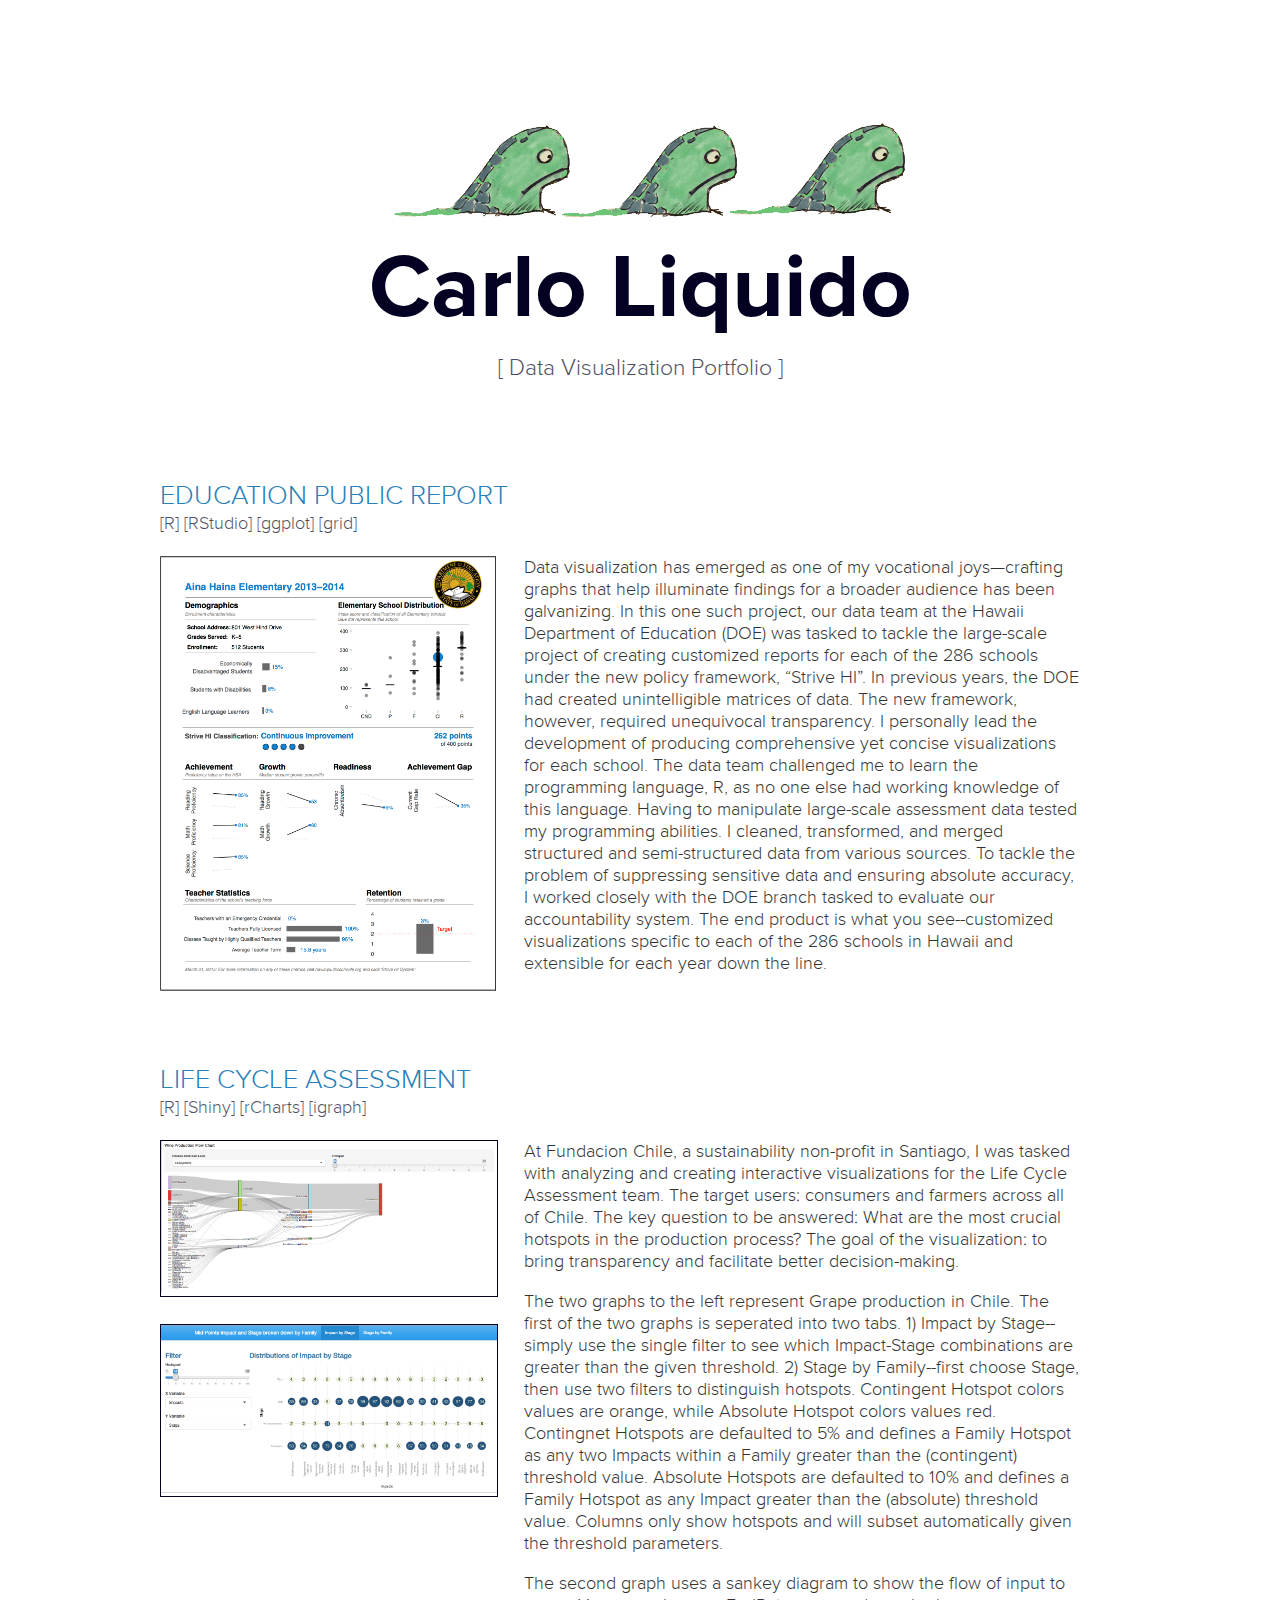
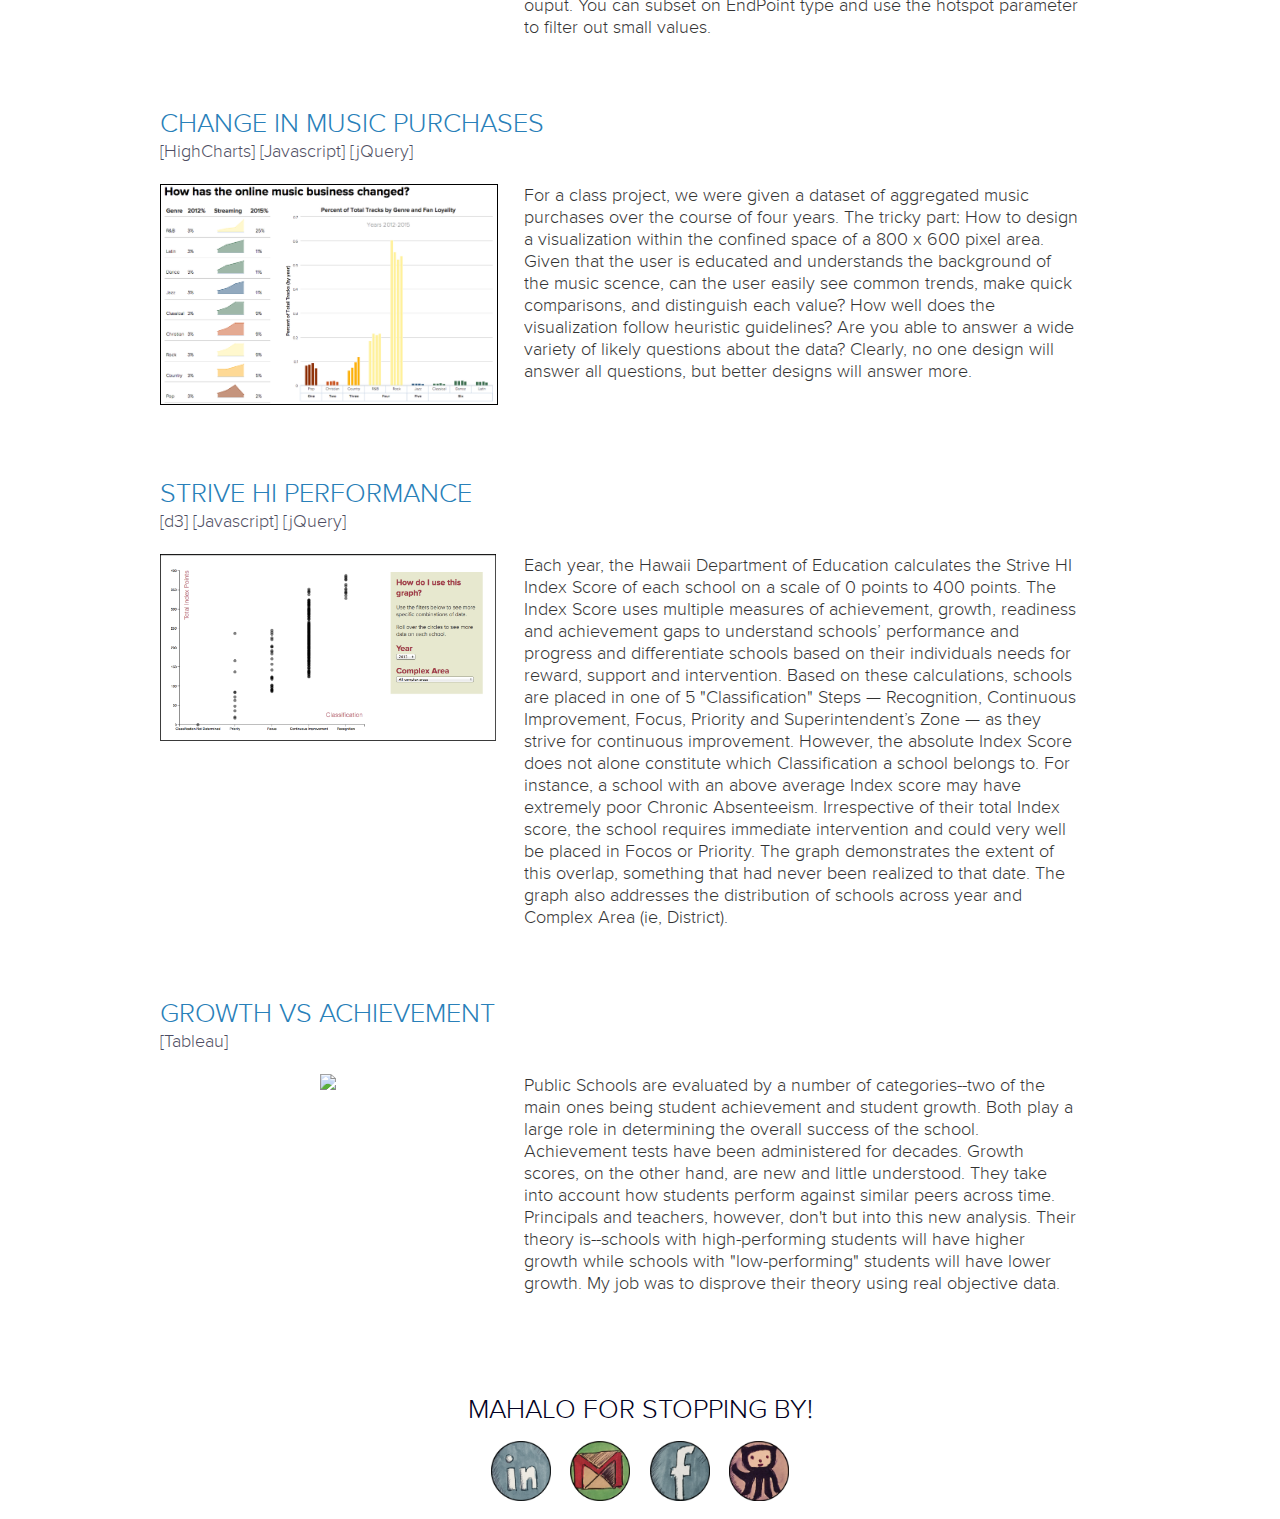
==== index.html @ 275b05ed "first commit" ====
<!DOCTYPE html>

<html>
	<head>
		<meta charset="UTF-8">
		<meta name="viewport" content="width=device-width, initial-scale=1">

		<title> Carlo Liquido </title>
		<!-- Load stylesheets based on viewport  -->
		<link rel="stylesheet" type="text/css" href="main-completed.css"/>
		<link rel="stylesheet" type="text/css" media="(max-width: 450px)" href="small-completed.css"/>
		<link rel="stylesheet" type="text/css" media="(min-width: 450px) and (max-width: 700px)" href="medium-completed.css"/>
		<!-- Load in custom fonts -->
		<link href='https://fonts.googleapis.com/css?family=Lobster' rel='stylesheet' type='text/css'/>
		<link href='https://fonts.googleapis.com/css?family=Arimo' rel='stylesheet' type='text/css'/>
	</head>

	<body>
		<header>
			<img class="monster" src="img/monster_on_monster.png">
			<h1 id="site-title"> Carlo Liquido </h1>
			<h2> [ Data Visualization Portfolio ] </h2>

			<!--<nav id="navigation">
				
				<a class="nav-button" href="#projects"> Portfolio </a>
				<a class="nav-button" href="#about"> About Me </a>
			</nav>-->


			 <!--style="width:60px;height:60px;border:0"-->
		</header>

		<div class="main-container">
			<div>
				<h3 class="project-title"> Education Public Report</h3>
				<h4 class="project-subtitle"> [R] [RStudio] [ggplot] [grid] </h3>
			</div>
			<div id="project-1" class="project">
				
				<div class="project-image">
					<a href="public_report/public_report.html">
						<img src="img/public_report/100_school.png" alt="beautiful scenery of the wild">
					</a>
				</div>
				
				<div class="project-detail">
					<p> Data visualization has emerged as one of my vocational joys—crafting graphs that help illuminate findings for a broader audience has been galvanizing. In this one such project, our data team at the Hawaii Department of Education (DOE) was tasked to tackle the large-scale project of creating customized reports for each of the 286 schools under the new policy framework, “Strive HI”. In previous years, the DOE had created unintelligible matrices of data. The new framework, however, required unequivocal transparency. I personally lead the development of producing comprehensive yet concise visualizations for each school. The data team challenged me to learn the programming language, R, as no one else had working knowledge of this language. Having to manipulate large-scale assessment data tested my programming abilities. I cleaned, transformed, and merged structured and semi-structured data from various sources. To tackle the problem of suppressing sensitive data and ensuring absolute accuracy, I worked closely with the DOE branch tasked to evaluate our accountability system. The end product is what you see--customized visualizations specific to each of the 286 schools in Hawaii and extensible for each year down the line. 
					</p>
				</div>
			</div>
			<div>
				<h3 class="project-title"> Life Cycle Assessment</h3>
				<h4 class="project-subtitle"> [R] [Shiny] [rCharts] [igraph]</h3>
			</div>
			<div id="project-2" class="project">
				<div class="project-image">
					<div class="project-image-nest">
						<a href="http://koalaboy808.shinyapps.io/sankey_shiny_endponts" target="_blank">
							<img src="img/fundacion_sankey.png" alt="fundacion_bubbles">
						</a>
					</div>
					<div class="project-image-nest">
						<a href="http://koalaboy808.shinyapps.io/ecobase_wine_realdata" target="_blank">
							<img src="img/fundacion_bubbles.png" alt="fundacion_sankey">
						</a>
					</div>
				</div>
				<div class="project-detail">
					<p>
						At Fundacion Chile, a sustainability non-profit in Santiago, I was tasked with analyzing and creating interactive visualizations for the Life Cycle Assessment team. The target users: consumers and farmers across all of Chile. The key question to be answered: What are the most crucial hotspots in the production process? The goal of the visualization: to bring transparency and facilitate better decision-making.
					</p>
					</br>
					<p>
						The two graphs to the left represent Grape production in Chile. The first of the two graphs is seperated into two tabs. 1) Impact by Stage--simply use the single filter to see which Impact-Stage combinations are greater than the given threshold. 2) Stage by Family--first choose Stage, then use two filters to distinguish hotspots. Contingent Hotspot colors values are orange, while Absolute Hotspot colors values red. Contingnet Hotspots are defaulted to 5% and defines a Family Hotspot as any two Impacts within a Family greater than the (contingent) threshold value. Absolute Hotspots are defaulted to 10% and defines a Family Hotspot as any Impact greater than the (absolute) threshold value. Columns only show hotspots and will subset automatically given the threshold parameters.
					</p>
					</br>
					<p>
						The second graph uses a sankey diagram to show the flow of input to ouput. You can subset on EndPoint type and use the hotspot parameter to filter out small values.
					</p>
				</div>
			</div>
			<div>
				<a href="highcharts.html">
					<h3 class="project-title"> Change in Music Purchases</h3>
					<h4 class="project-subtitle"> [HighCharts] [Javascript] [jQuery]  </h3>
				</a>
			</div>
			<div id="project-2" class="project">
				<div class="project-image">
					<a href="highcharts.html" >
						<img src="static_high/img/picture_example.png" style='border:1px solid #000000'>
					</a>
				</div>
				
				<div class="project-detail">
					<p>For a class project, we were given a dataset of aggregated music purchases over the course of four years.  The <b>tricky part</b>: How to design a visualization within the confined space of a 800 x 600 pixel area. Given that the <b>user </b> is educated and understands the background of the music scence, can the user easily see common trends, make quick comparisons, and distinguish each value? How well does the visualization follow heuristic guidelines? Are you able to answer a wide variety of likely questions about the data?  Clearly, no one design will answer all questions, but <b>better designs</b> will answer more.</p>
				</div>
			</div>

			<a href="d3/index.html">
				<h3 class="project-title"> Strive HI Performance</h3>
				<h4 class="project-subtitle"> [d3] [Javascript] [jQuery]</h3>
			</a>
			<div id="project-2" class="project">
				<div class="project-image">
					<a href="d3/index.html">
                    	<img src="img/d3_DOE.png" alt="d3">
                	</a>
				</div>
				<div class="project-detail">
					<p> 
						Each year, the Hawaii Department of Education calculates the Strive HI Index Score of each school on a scale of 0 points to 400 points. The Index Score uses multiple measures of achievement, growth, readiness and achievement gaps to understand schools’ performance and progress and differentiate schools based on their individuals needs for reward, support and intervention. Based on these calculations, schools are placed in one of 5 "Classification" Steps — Recognition, Continuous Improvement, Focus, Priority and Superintendent’s Zone — as they strive for continuous improvement. However, the absolute Index Score does not alone constitute which Classification a school belongs to. For instance, a school with an above average Index score may have extremely poor Chronic Absenteeism. Irrespective of their total Index score, the school requires immediate intervention and could very well be placed in Focos or Priority. The graph demonstrates the extent of this overlap, something that had never been realized to that date. The graph also addresses the distribution of schools across year and Complex Area (ie, District).
					</p>
				</div>
			</div>
			<div>
				<a href="public_report/growth_vs_ach.html">
					<h3 class="project-title"> Growth vs Achievement</h3>
					<h4 class="project-subtitle"> [Tableau] </h3>
				</a>
			</div>
			<div id="project-2" class="project">
				<div class="project-image">
					<a href="public_report/growth_vs_ach.html">
						<img src="img/Relationship Between Growth and Achievment by Elementary Schools.svg">
					</a>
				</div>
				
				<div class="project-detail">
					<p>Public Schools are evaluated by a number of categories--two of the main ones being student achievement and student growth. Both play a large role in determining the overall success of the school. Achievement tests have been administered for decades. Growth scores, on the other hand, are new and little understood. They take into account how students perform against similar peers across time. Principals and teachers, however, don't but into this new analysis. Their theory is--schools with high-performing students will have higher growth while schools with "low-performing" students will have lower growth. My job was to disprove their theory using real objective data.</p>
				</div>
			</div>

			
			
		</div>

			<footer>
				<h3 class="project-title"> Mahalo for Stopping by! </h3>
                <a class="icons"  href="https://www.linkedin.com/in/carloliquido" target="_blank">
                    <img src="img/linkedin_draw.png" style="width:60px;height:60px;border:0" >
                </a>
                <a class="icons" href="mailto:carlo_liquido@ischool.berkeley.edu">
                    <img src="img/mail_draw.png" style="width:60px;height:60px;border:0">
                </a>
                <a class="icons" href="https://www.facebook.com/carlo.liquido" target="_blank">
                    <img src="img/facebook_draw.png" style="width:60px;height:60px;border:0">
                </a>
                <a class="icons" href="https://github.com/koalaboy808" target="_blank">
                    <img src="img/github_draw.png" style="width:60px;height:60px;border:0">
                </a>
			</footer>
		
	</body>
</html>
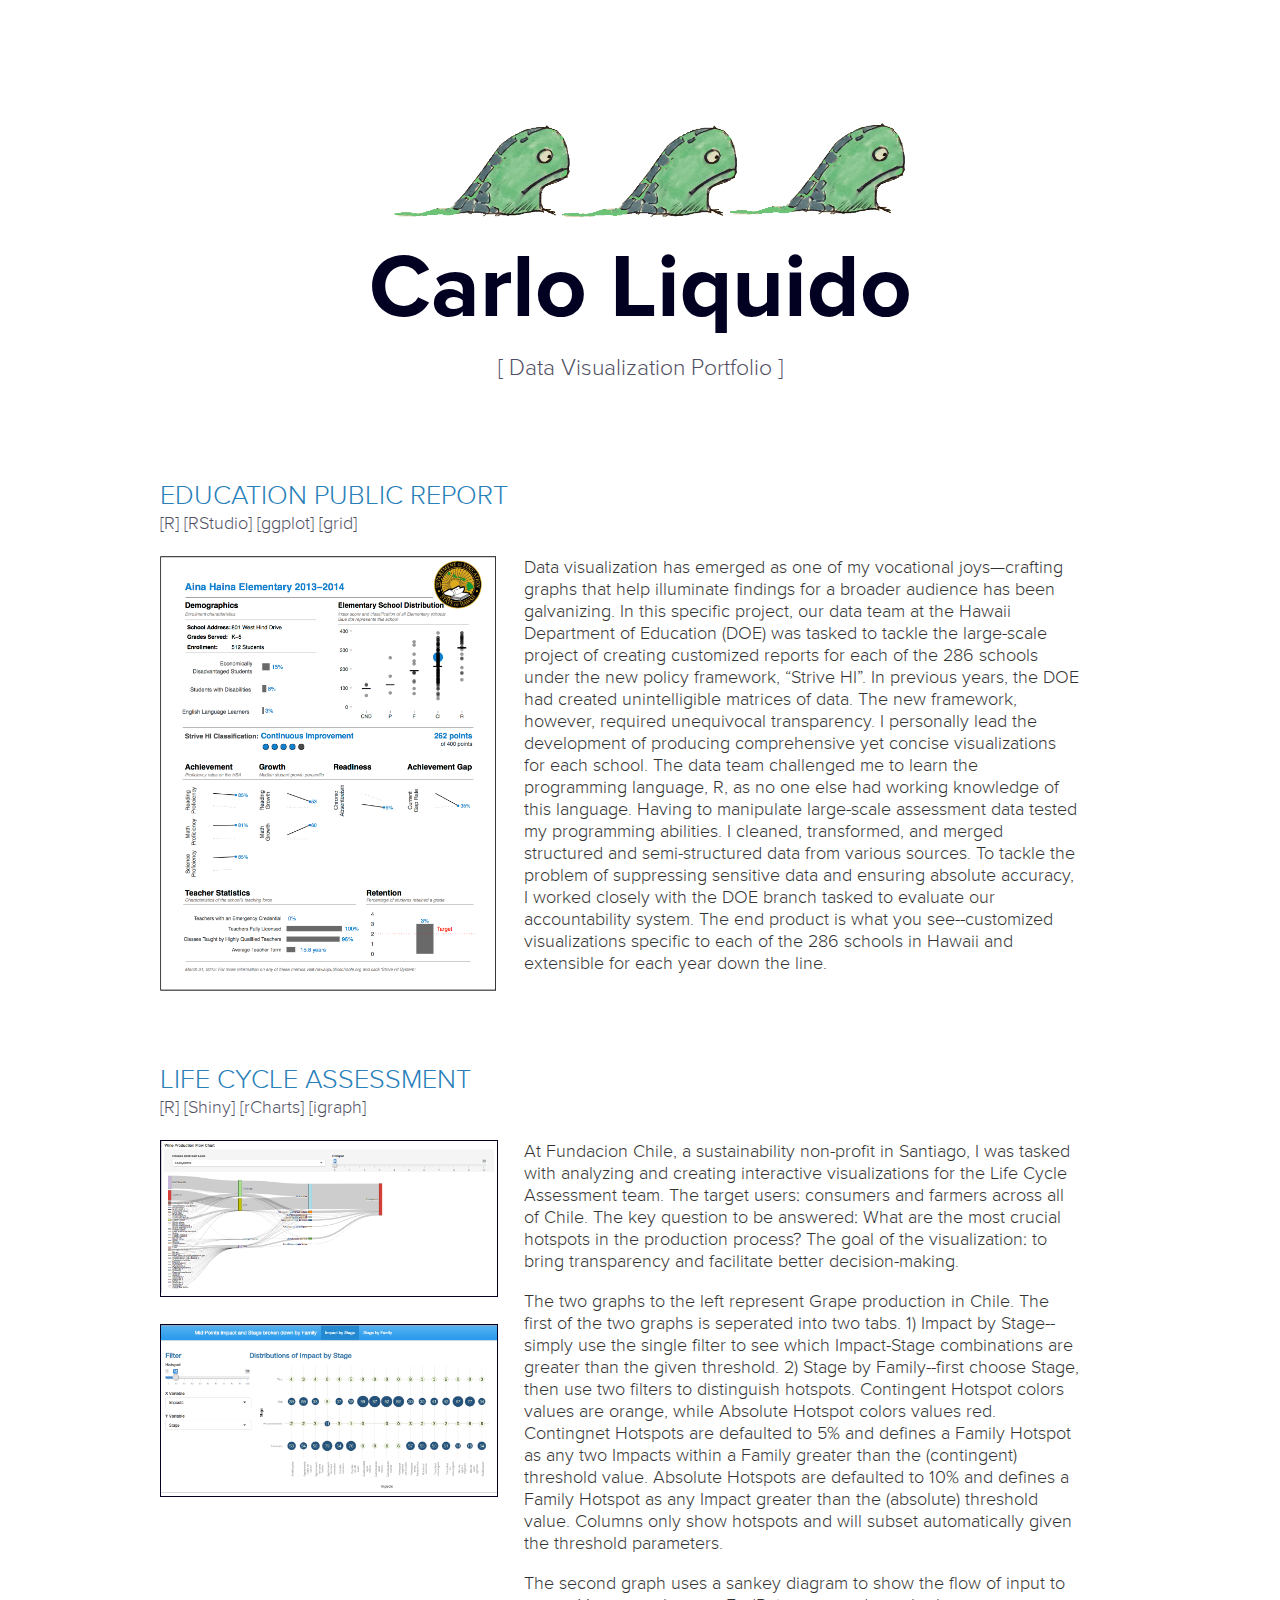
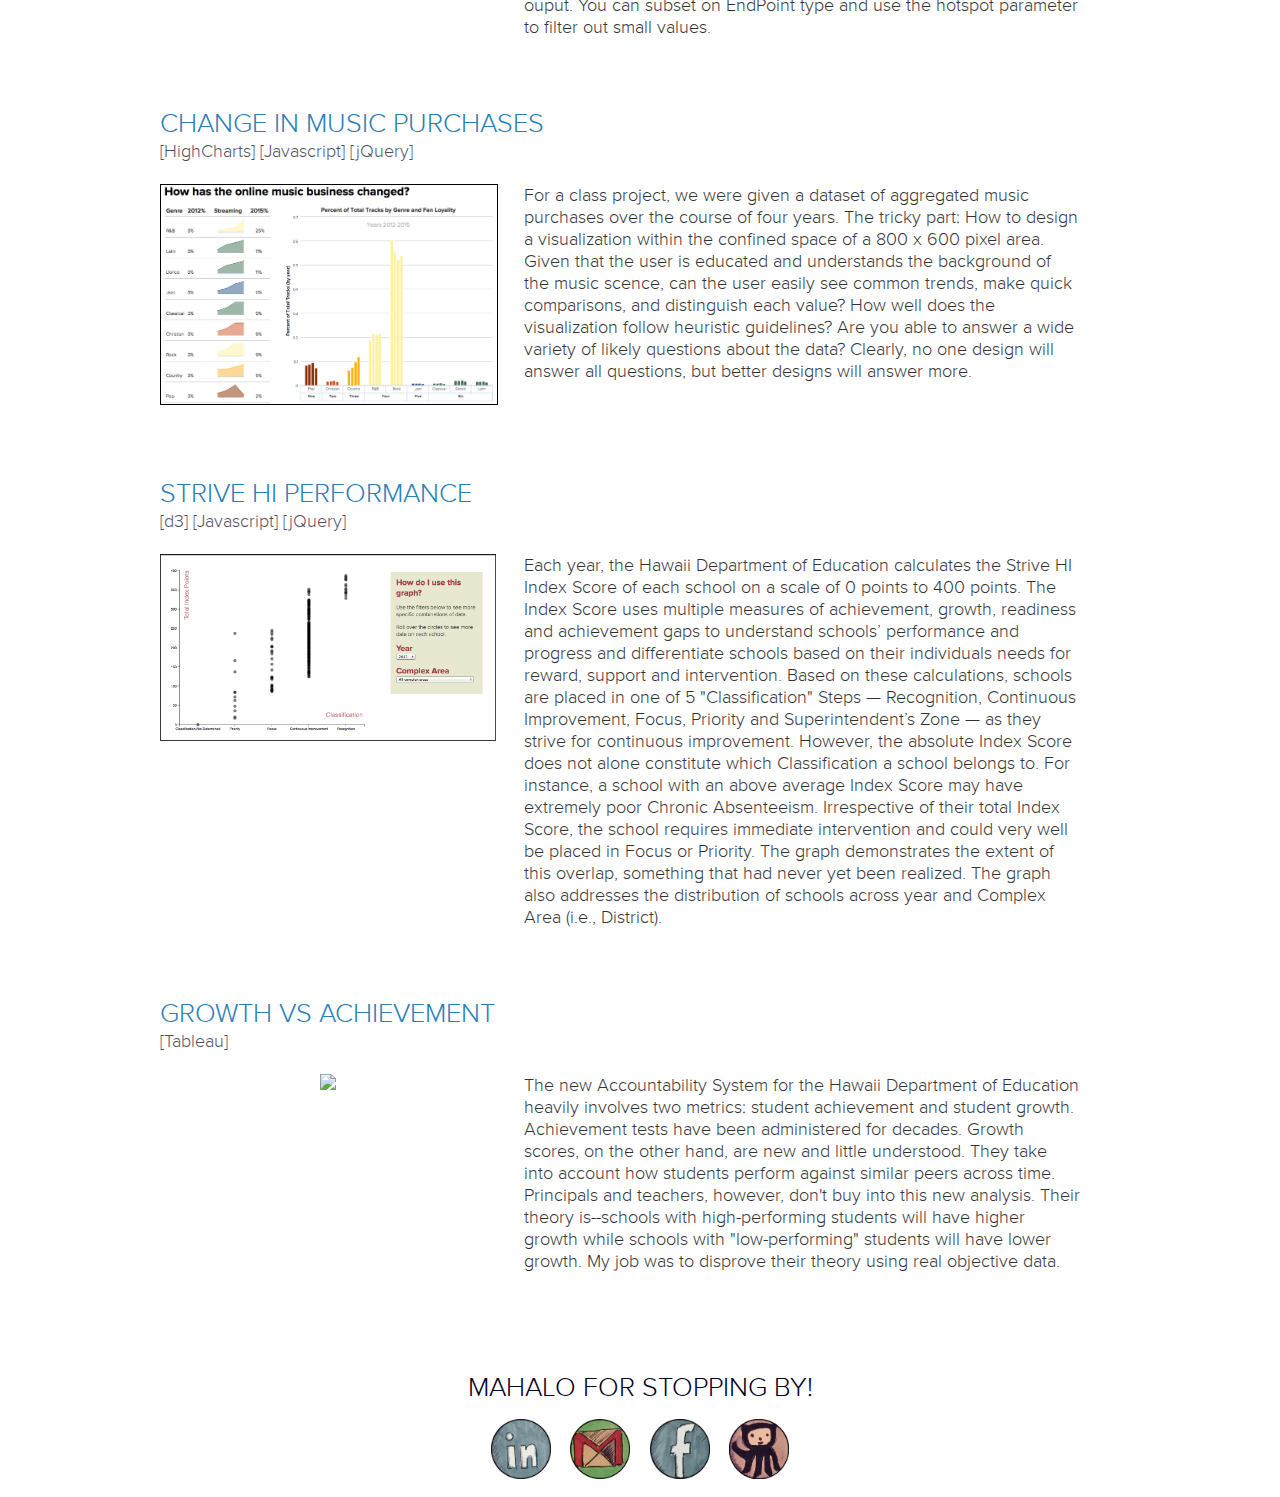
==== commit 2a1edfe5: "edit text and home buttons" ====
--- a/index.html
+++ b/index.html
@@ -32,10 +32,10 @@
 		</header>
 
 		<div class="main-container">
-			<div>
-				<h3 class="project-title"> Education Public Report</h3>
+			<a id="public_report" href="public_report/public_report.html">
+				<h3 class="project-title" > Education Public Report</h3>
 				<h4 class="project-subtitle"> [R] [RStudio] [ggplot] [grid] </h3>
-			</div>
+			</a>
 			<div id="project-1" class="project">
 				
 				<div class="project-image">
@@ -45,7 +45,7 @@
 				</div>
 				
 				<div class="project-detail">
-					<p> Data visualization has emerged as one of my vocational joys—crafting graphs that help illuminate findings for a broader audience has been galvanizing. In this one such project, our data team at the Hawaii Department of Education (DOE) was tasked to tackle the large-scale project of creating customized reports for each of the 286 schools under the new policy framework, “Strive HI”. In previous years, the DOE had created unintelligible matrices of data. The new framework, however, required unequivocal transparency. I personally lead the development of producing comprehensive yet concise visualizations for each school. The data team challenged me to learn the programming language, R, as no one else had working knowledge of this language. Having to manipulate large-scale assessment data tested my programming abilities. I cleaned, transformed, and merged structured and semi-structured data from various sources. To tackle the problem of suppressing sensitive data and ensuring absolute accuracy, I worked closely with the DOE branch tasked to evaluate our accountability system. The end product is what you see--customized visualizations specific to each of the 286 schools in Hawaii and extensible for each year down the line. 
+					<p> Data visualization has emerged as one of my vocational joys—crafting graphs that help illuminate findings for a broader audience has been galvanizing. In this specific project, our data team at the Hawaii Department of Education (DOE) was tasked to tackle the large-scale project of creating customized reports for each of the 286 schools under the new policy framework, “Strive HI”. In previous years, the DOE had created unintelligible matrices of data. The new framework, however, required unequivocal transparency. I personally lead the development of producing comprehensive yet concise visualizations for each school. The data team challenged me to learn the programming language, R, as no one else had working knowledge of this language. Having to manipulate large-scale assessment data tested my programming abilities. I cleaned, transformed, and merged structured and semi-structured data from various sources. To tackle the problem of suppressing sensitive data and ensuring absolute accuracy, I worked closely with the DOE branch tasked to evaluate our accountability system. The end product is what you see--customized visualizations specific to each of the 286 schools in Hawaii and extensible for each year down the line. 
 					</p>
 				</div>
 			</div>
@@ -81,7 +81,7 @@
 				</div>
 			</div>
 			<div>
-				<a href="highcharts.html">
+				<a id="music" href="highcharts.html">
 					<h3 class="project-title"> Change in Music Purchases</h3>
 					<h4 class="project-subtitle"> [HighCharts] [Javascript] [jQuery]  </h3>
 				</a>
@@ -98,7 +98,7 @@
 				</div>
 			</div>
 
-			<a href="d3/index.html">
+			<a id="d3_main" href="d3/index.html">
 				<h3 class="project-title"> Strive HI Performance</h3>
 				<h4 class="project-subtitle"> [d3] [Javascript] [jQuery]</h3>
 			</a>
@@ -110,12 +110,12 @@
 				</div>
 				<div class="project-detail">
 					<p> 
-						Each year, the Hawaii Department of Education calculates the Strive HI Index Score of each school on a scale of 0 points to 400 points. The Index Score uses multiple measures of achievement, growth, readiness and achievement gaps to understand schools’ performance and progress and differentiate schools based on their individuals needs for reward, support and intervention. Based on these calculations, schools are placed in one of 5 "Classification" Steps — Recognition, Continuous Improvement, Focus, Priority and Superintendent’s Zone — as they strive for continuous improvement. However, the absolute Index Score does not alone constitute which Classification a school belongs to. For instance, a school with an above average Index score may have extremely poor Chronic Absenteeism. Irrespective of their total Index score, the school requires immediate intervention and could very well be placed in Focos or Priority. The graph demonstrates the extent of this overlap, something that had never been realized to that date. The graph also addresses the distribution of schools across year and Complex Area (ie, District).
+						Each year, the Hawaii Department of Education calculates the Strive HI Index Score of each school on a scale of 0 points to 400 points. The Index Score uses multiple measures of achievement, growth, readiness and achievement gaps to understand schools’ performance and progress and differentiate schools based on their individuals needs for reward, support and intervention. Based on these calculations, schools are placed in one of 5 "Classification" Steps — Recognition, Continuous Improvement, Focus, Priority and Superintendent’s Zone — as they strive for continuous improvement. However, the absolute Index Score does not alone constitute which Classification a school belongs to. For instance, a school with an above average Index Score may have extremely poor Chronic Absenteeism. Irrespective of their total Index Score, the school requires immediate intervention and could very well be placed in Focus or Priority. The graph demonstrates the extent of this overlap, something that had never yet been realized. The graph also addresses the distribution of schools across year and Complex Area (i.e., District).
 					</p>
 				</div>
 			</div>
 			<div>
-				<a href="public_report/growth_vs_ach.html">
+				<a id="growth_ach" href="public_report/growth_vs_ach.html">
 					<h3 class="project-title"> Growth vs Achievement</h3>
 					<h4 class="project-subtitle"> [Tableau] </h3>
 				</a>
@@ -128,7 +128,7 @@
 				</div>
 				
 				<div class="project-detail">
-					<p>Public Schools are evaluated by a number of categories--two of the main ones being student achievement and student growth. Both play a large role in determining the overall success of the school. Achievement tests have been administered for decades. Growth scores, on the other hand, are new and little understood. They take into account how students perform against similar peers across time. Principals and teachers, however, don't but into this new analysis. Their theory is--schools with high-performing students will have higher growth while schools with "low-performing" students will have lower growth. My job was to disprove their theory using real objective data.</p>
+					<p> The new Accountability System for the Hawaii Department of Education heavily involves two metrics: student achievement and student growth. Achievement tests have been administered for decades. Growth scores, on the other hand, are new and little understood. They take into account how students perform against similar peers across time. Principals and teachers, however, don't buy into this new analysis. Their theory is--schools with high-performing students will have higher growth while schools with "low-performing" students will have lower growth. My job was to disprove their theory using real objective data.</p>
 				</div>
 			</div>
 
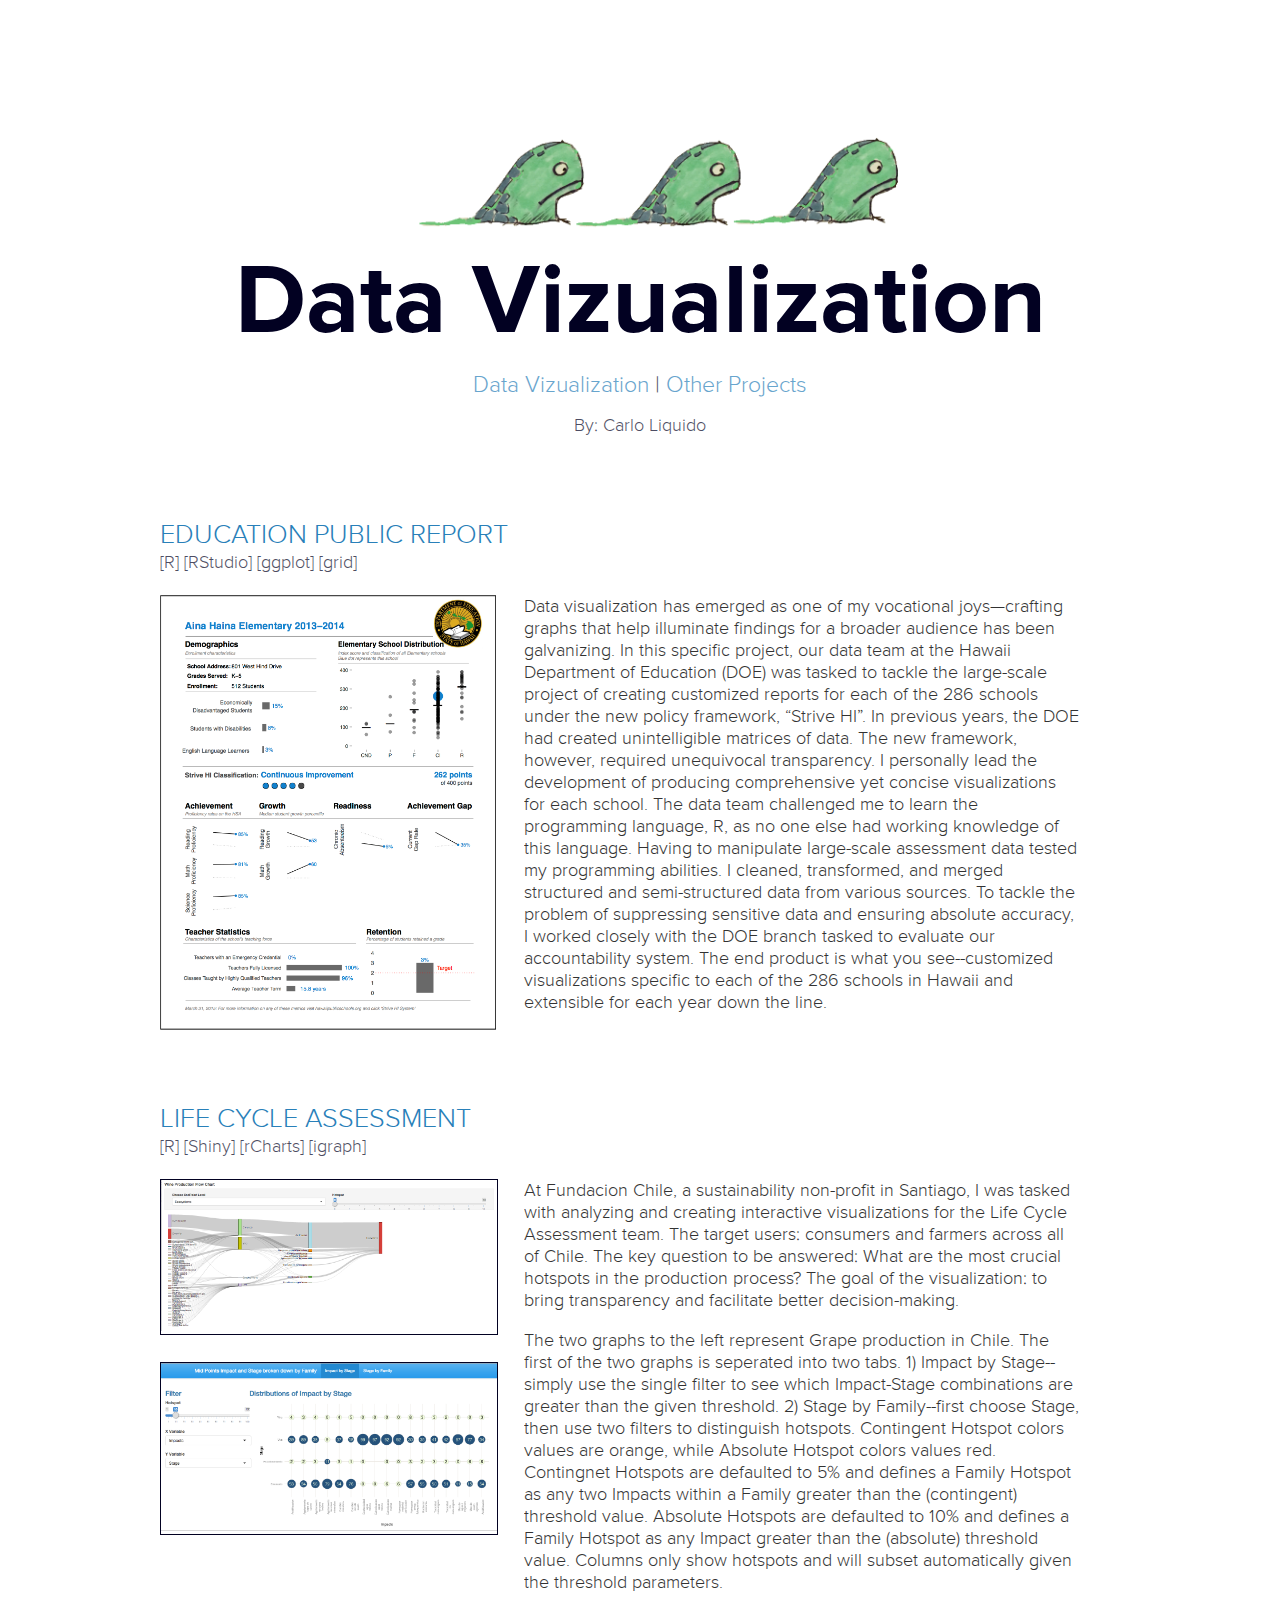
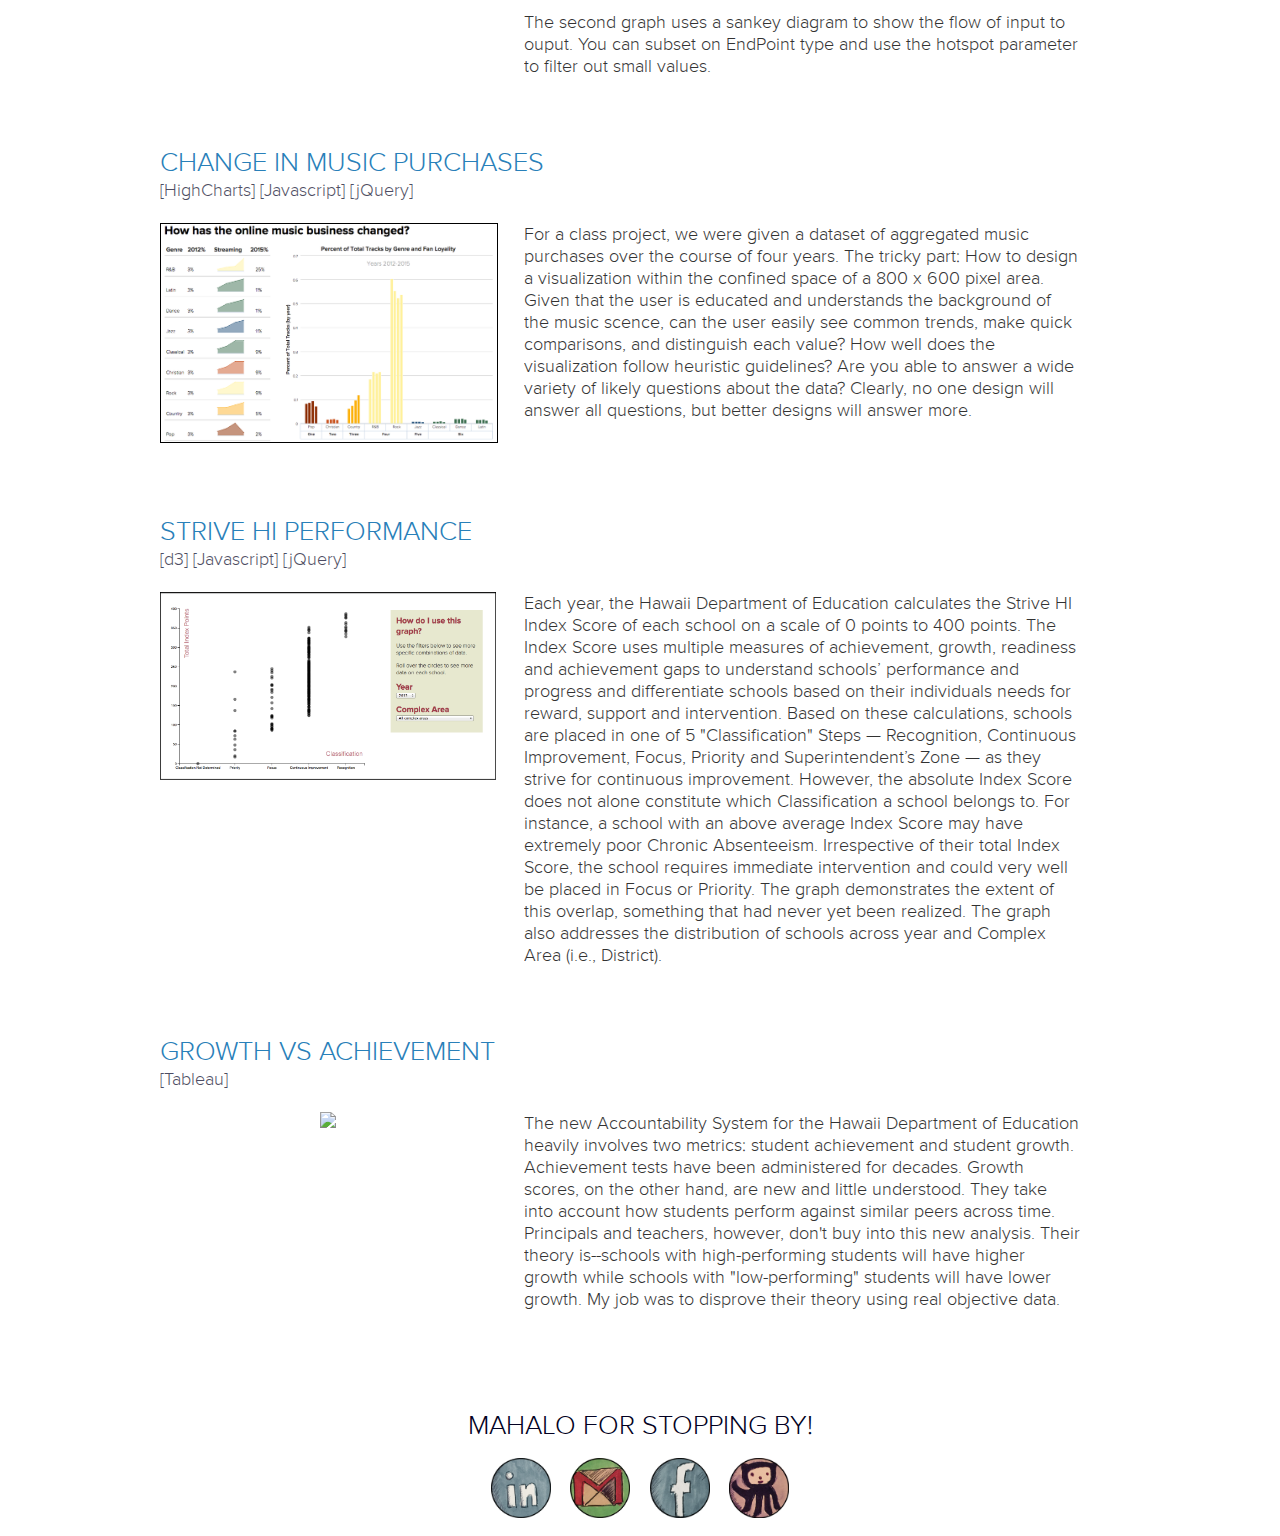
==== commit b68e90cf: "other projects" ====
--- a/index.html
+++ b/index.html
@@ -16,10 +16,16 @@
 	</head>
 
 	<body>
+		<div class="main-container">
 		<header>
-			<img class="monster" src="img/monster_on_monster.png">
-			<h1 id="site-title"> Carlo Liquido </h1>
-			<h2> [ Data Visualization Portfolio ] </h2>
+			<div class="monster">
+				<img src="img/monster_on_monster.png">
+			</div>
+			<h1 id="site-title"> Data Vizualization </h1>
+			<h2> <a href="index.html"> Data Vizualization </a> | 
+				<a href="other_projects.html"> Other Projects </a> </h2>
+			</br>
+			<h4> By: Carlo Liquido <h4>
 
 			<!--<nav id="navigation">
 				
@@ -30,8 +36,6 @@
 
 			 <!--style="width:60px;height:60px;border:0"-->
 		</header>
-
-		<div class="main-container">
 			<a id="public_report" href="public_report/public_report.html">
 				<h3 class="project-title" > Education Public Report</h3>
 				<h4 class="project-subtitle"> [R] [RStudio] [ggplot] [grid] </h3>
--- a/main-completed.css
+++ b/main-completed.css
@@ -164,7 +164,7 @@
 h1 {
 	/*font-family: 'Lobster', cursive;*/
 	font-family: Proxima Nova, sans-serif;
-	font-size: 5em;
+	font-size: 5.5em;
 	font-weight: bold;
 	color: #020122;
 }
@@ -287,9 +287,35 @@
 }
 
 .monster {
-	width:40%;
+	width:100%;
+	display: block;
+	margin-left: 1em;
+	margin-bottom: 1em;
+	margin-top:1em;
+	clear: both;
+	/*margin-left: -7em;*/
+}
+
+.monster img {
+	max-width: 50%;
+}
+
+.arrow {
+	/*width:10%;*/
+	display: block;
+	float: right;
 	margin-left: 1em;
 	margin-bottom: 1em;
 	margin-top:1em;
 	/*margin-left: -7em;*/
+}
+
+.top-wrapper {
+	/*width: 100%;*/
+	display: block;
+	float: right;
+	margin-left: 1em;
+	margin-bottom: 1em;
+	margin-top:1em;
+	clear: both;
 }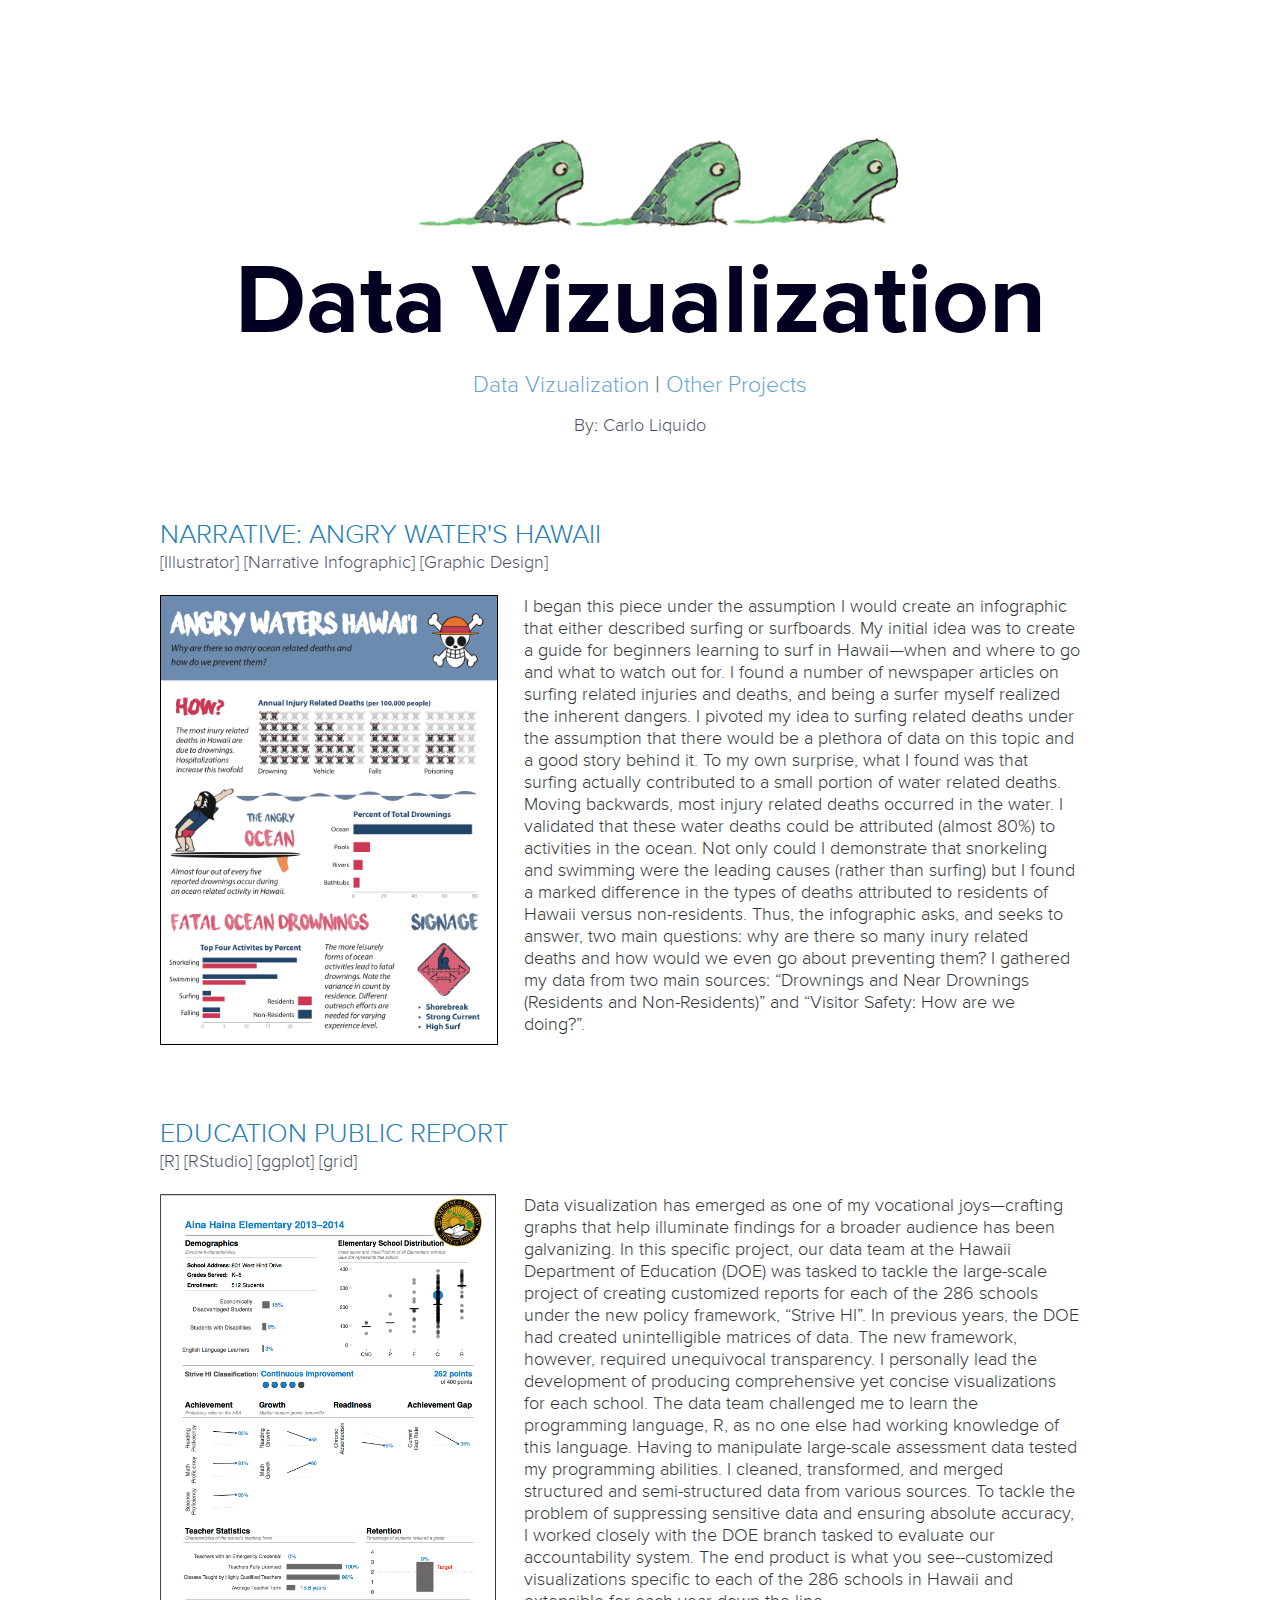
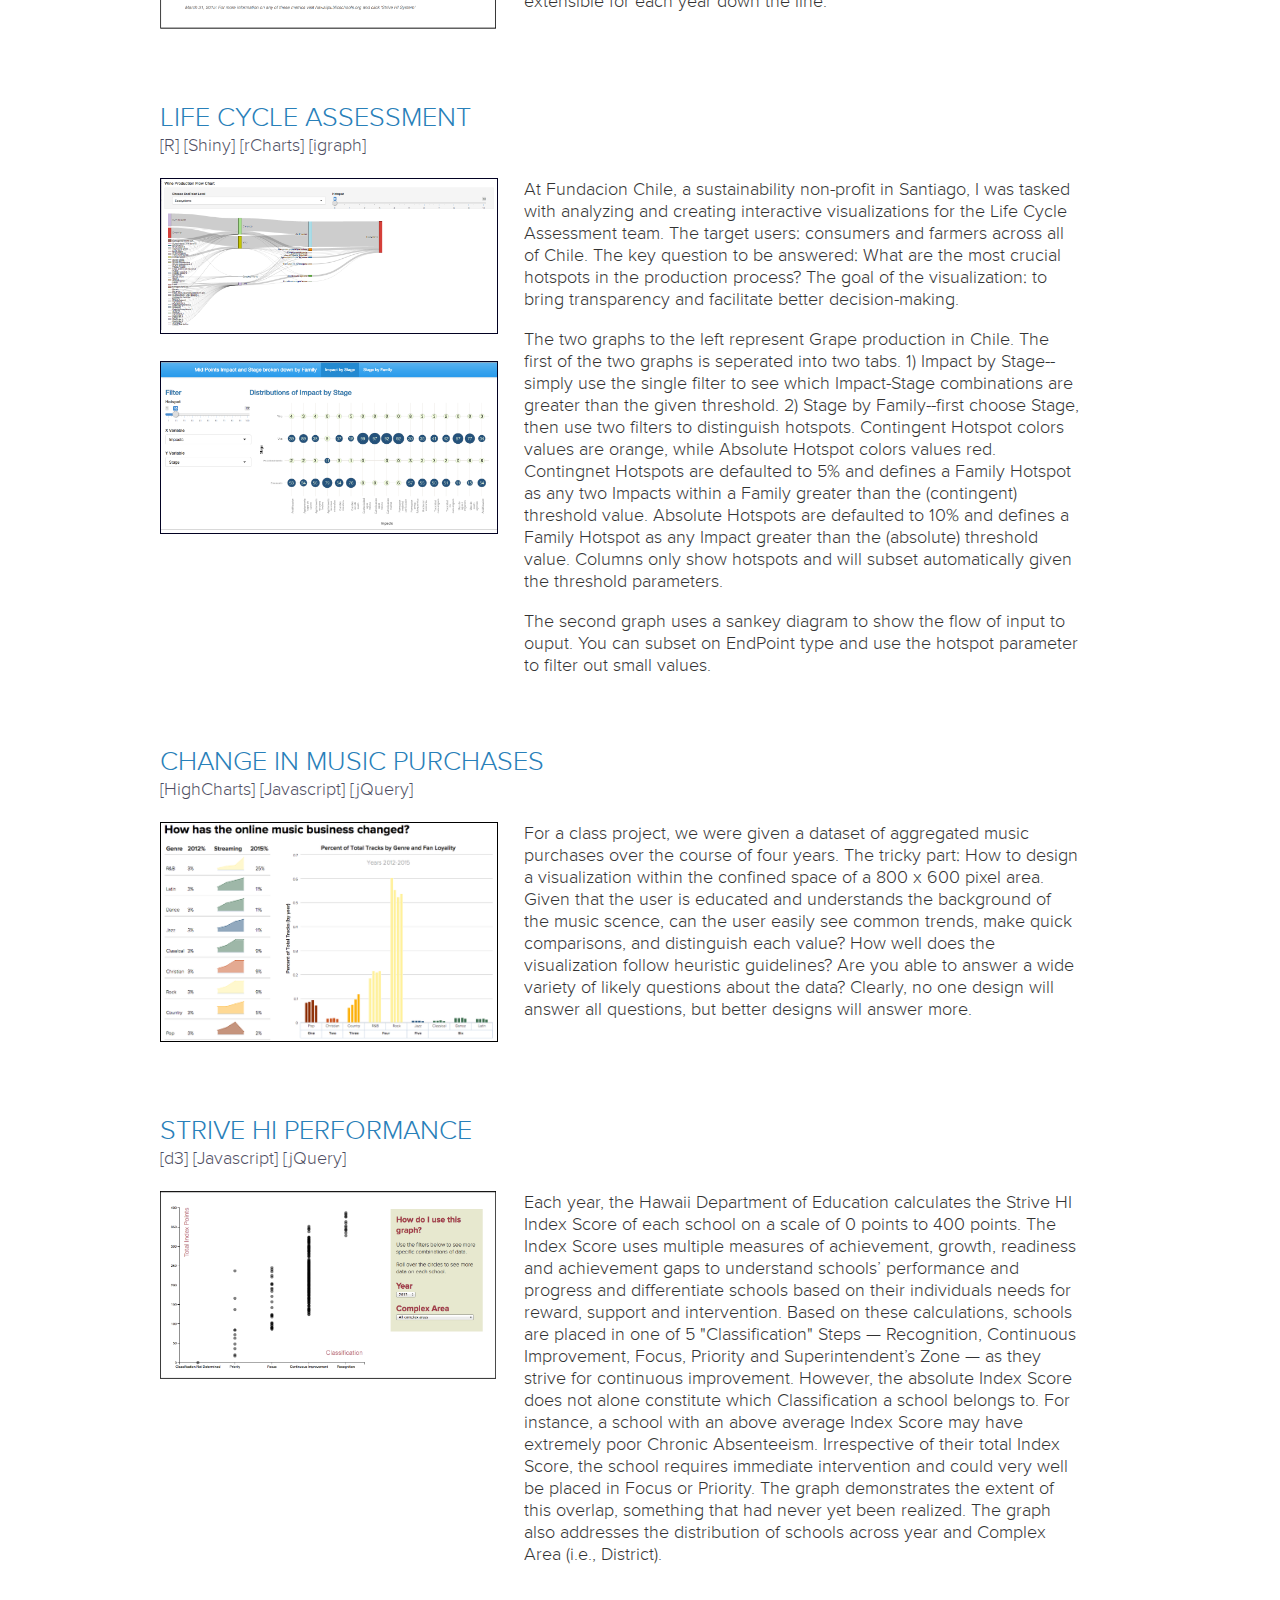
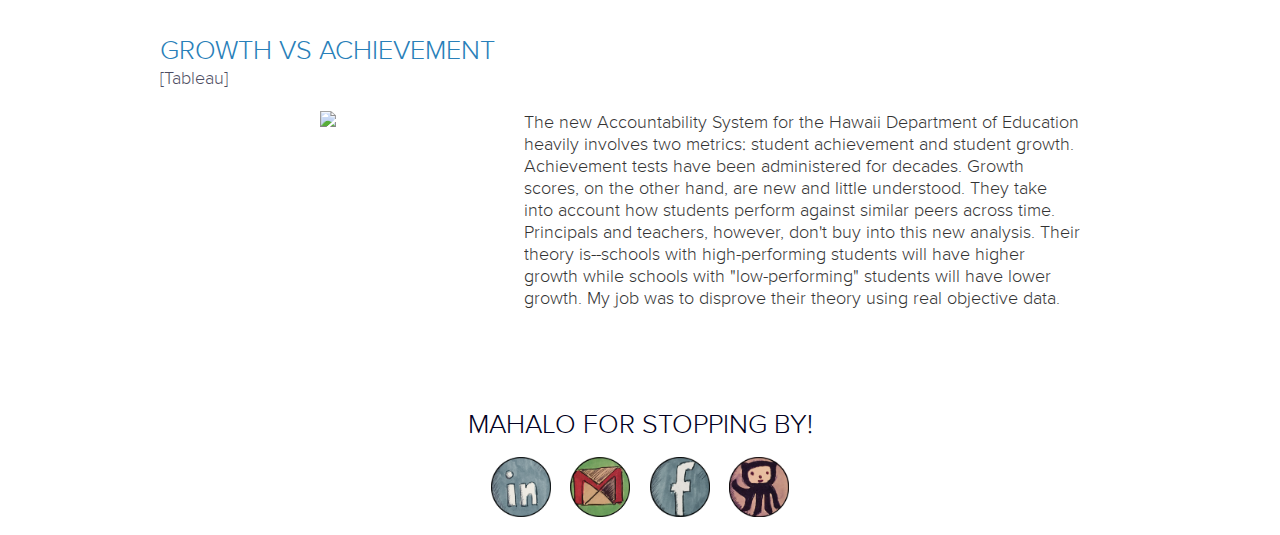
==== commit 8b49b74e: "narrative addition" ====
--- a/index.html
+++ b/index.html
@@ -36,6 +36,26 @@
 
 			 <!--style="width:60px;height:60px;border:0"-->
 		</header>
+			<div>
+				<a id="narrative" href="public_report/narrative.html">
+					<h3 class="project-title"> Narrative: Angry Water's Hawaii </h3>
+					<h4 class="project-subtitle"> [Illustrator] [Narrative Infographic] [Graphic Design]  </h3>
+				</a>
+			</div>
+			<div id="project-2" class="project">
+				<div class="project-image">
+					<a href="public_report/narrative.html" >
+						<img src="img/layout_narrative.png" style='border:1px solid #000000'>
+					</a>
+				</div>
+				
+				<div class="project-detail">
+					<p>I began this piece under the assumption I would create an infographic that either described surfing or surfboards. My initial idea was to create a guide for beginners learning to surf in Hawaii—when and where to go and what to watch out for. I found a number of newspaper articles on surfing related injuries and deaths, and being a surfer myself realized the inherent dangers. I pivoted my idea to surfing related deaths under the assumption that there would be a plethora of data on this topic and a good story behind it. 
+
+					To my own surprise, what I found was that surfing actually contributed to a small portion of water related deaths. Moving backwards, most injury related deaths occurred in the water. I validated that these water deaths could be attributed (almost 80%) to activities in the ocean. Not only could I demonstrate that snorkeling and swimming were the leading causes (rather than surfing) but I found a marked difference in the types of deaths attributed to residents of Hawaii versus non-residents. Thus, the infographic asks, and seeks to answer, two main questions: why are there so many inury related deaths and how would we even go about preventing them? I gathered my data from two main sources: “Drownings and Near Drownings (Residents and Non-Residents)” and “Visitor Safety: How are we doing?”.
+					</p>
+				</div>
+			</div>
 			<a id="public_report" href="public_report/public_report.html">
 				<h3 class="project-title" > Education Public Report</h3>
 				<h4 class="project-subtitle"> [R] [RStudio] [ggplot] [grid] </h3>
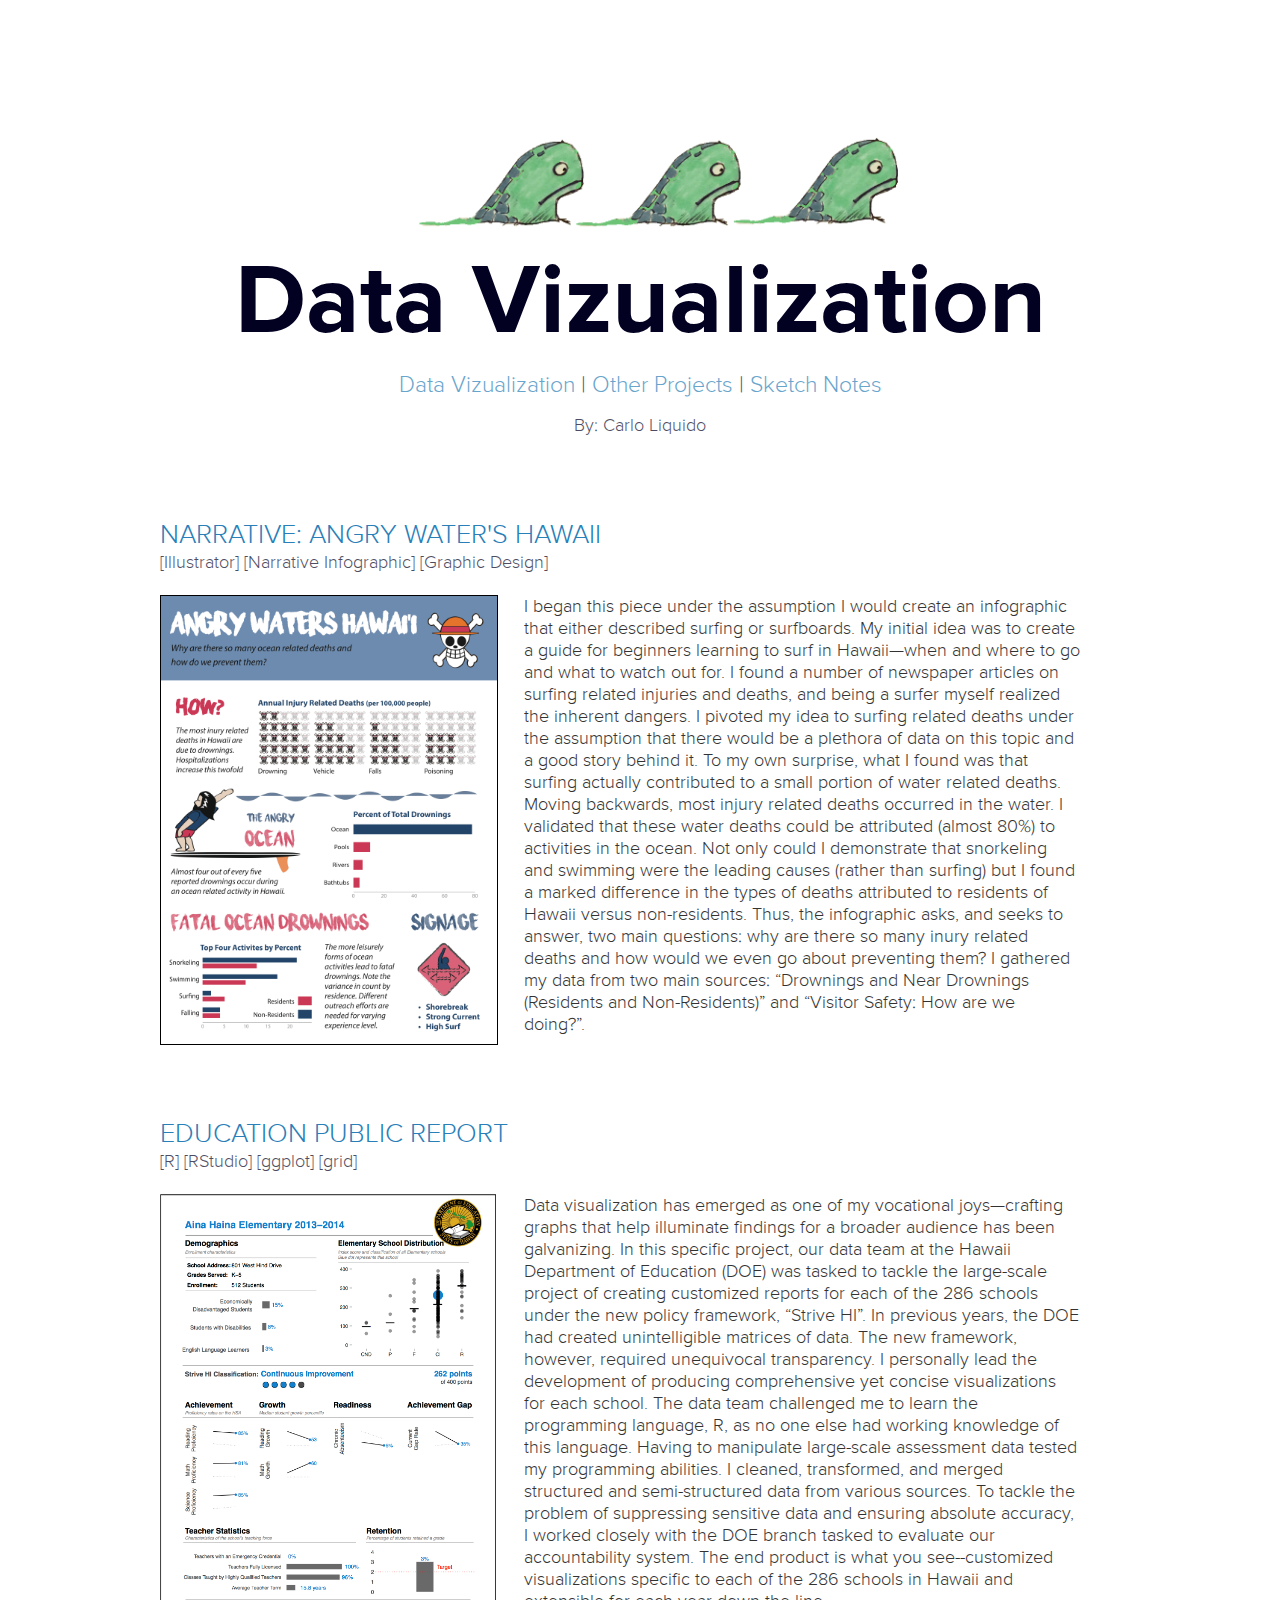
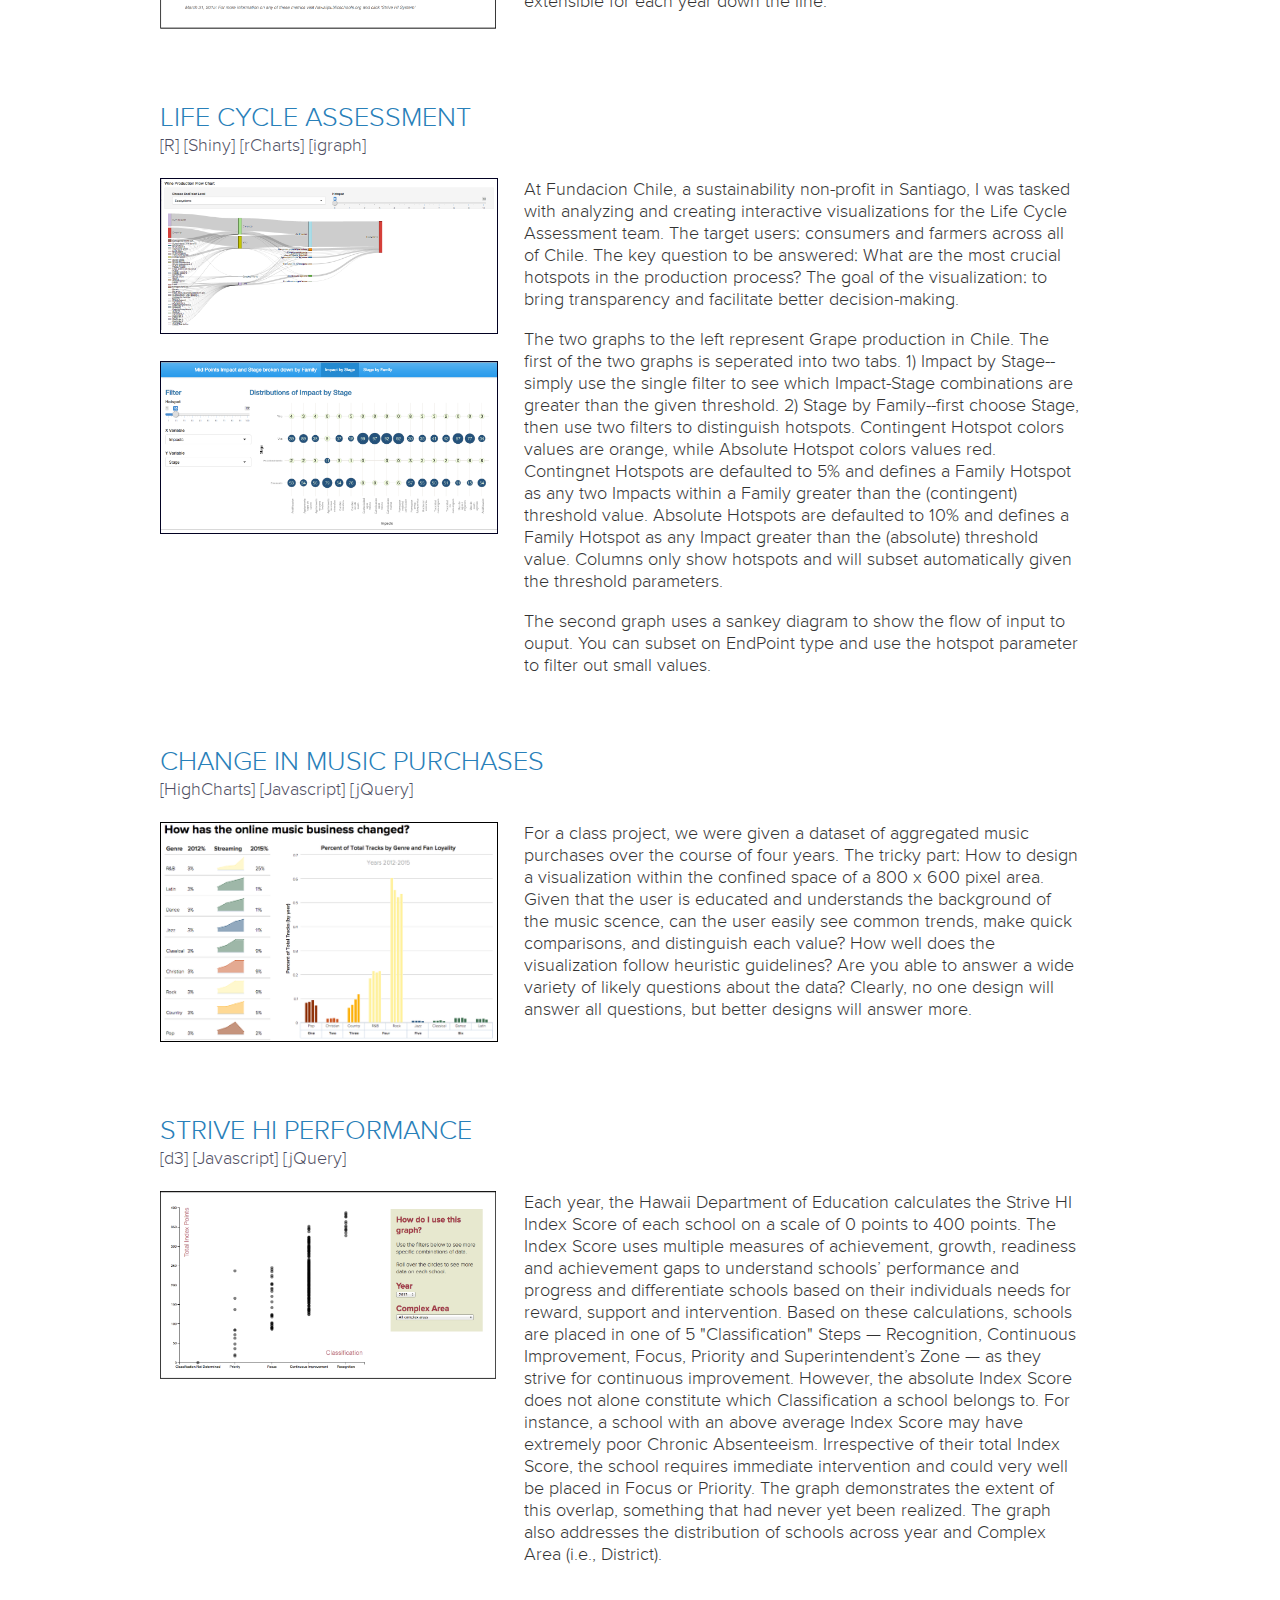
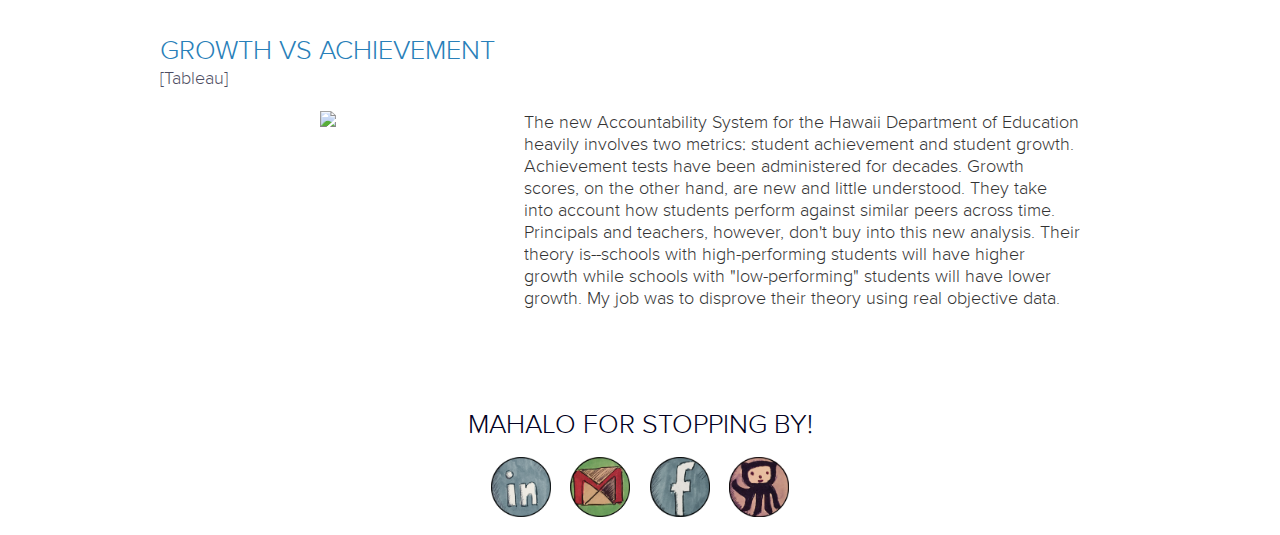
==== commit cb25adfe: "sketches added" ====
--- a/index.html
+++ b/index.html
@@ -23,7 +23,8 @@
 			</div>
 			<h1 id="site-title"> Data Vizualization </h1>
 			<h2> <a href="index.html"> Data Vizualization </a> | 
-				<a href="other_projects.html"> Other Projects </a> </h2>
+				<a href="other_projects.html"> Other Projects </a> |
+				<a href="sketches.html"> Sketch Notes </a> </h2>
 			</br>
 			<h4> By: Carlo Liquido <h4>
 
--- a/main-completed.css
+++ b/main-completed.css
@@ -318,4 +318,19 @@
 	margin-bottom: 1em;
 	margin-top:1em;
 	clear: both;
+}
+
+.spacing_photo img {
+	width: 70%;
+	margin: 1.5em;
+	border: 1px solid;
+	text-align: center;
+}
+.spacing_photo {
+	padding-bottom: 4em;
+}
+
+em {
+	width: 70%;
+	font-style: italic;
 }